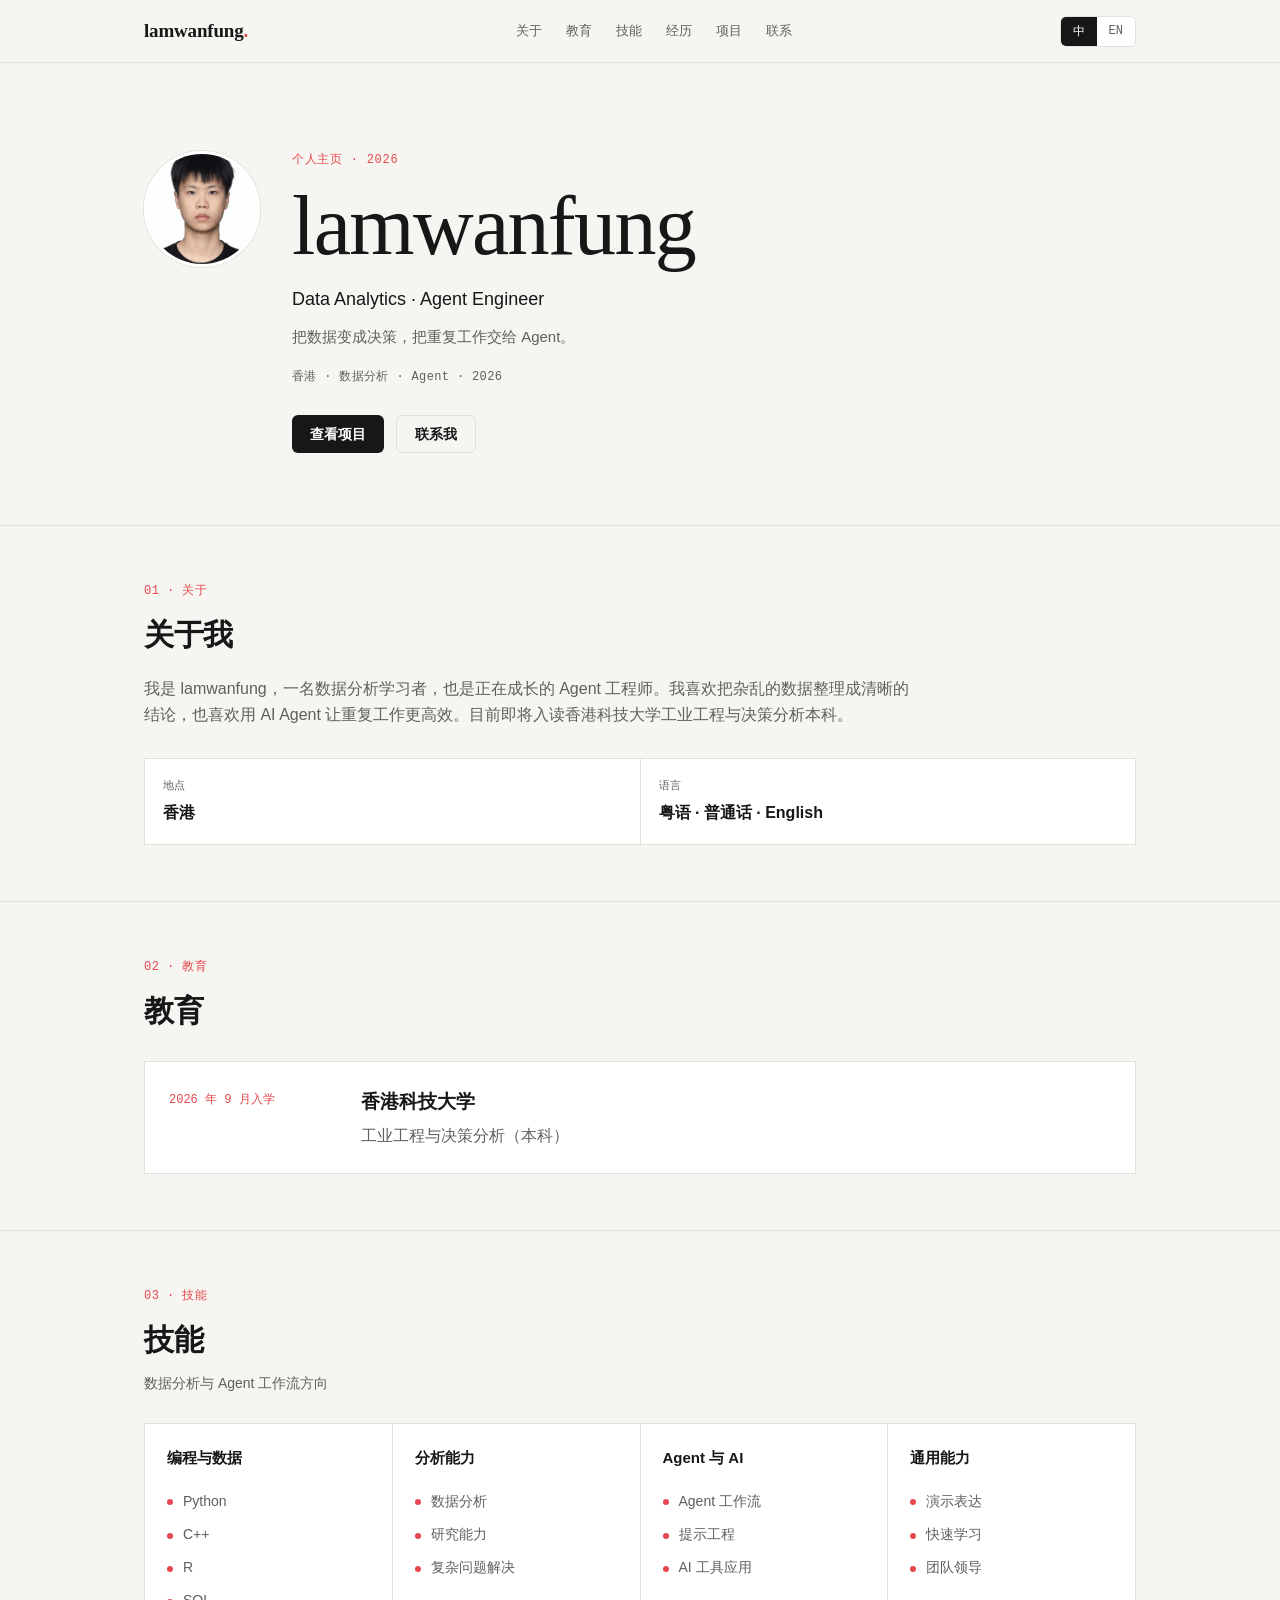
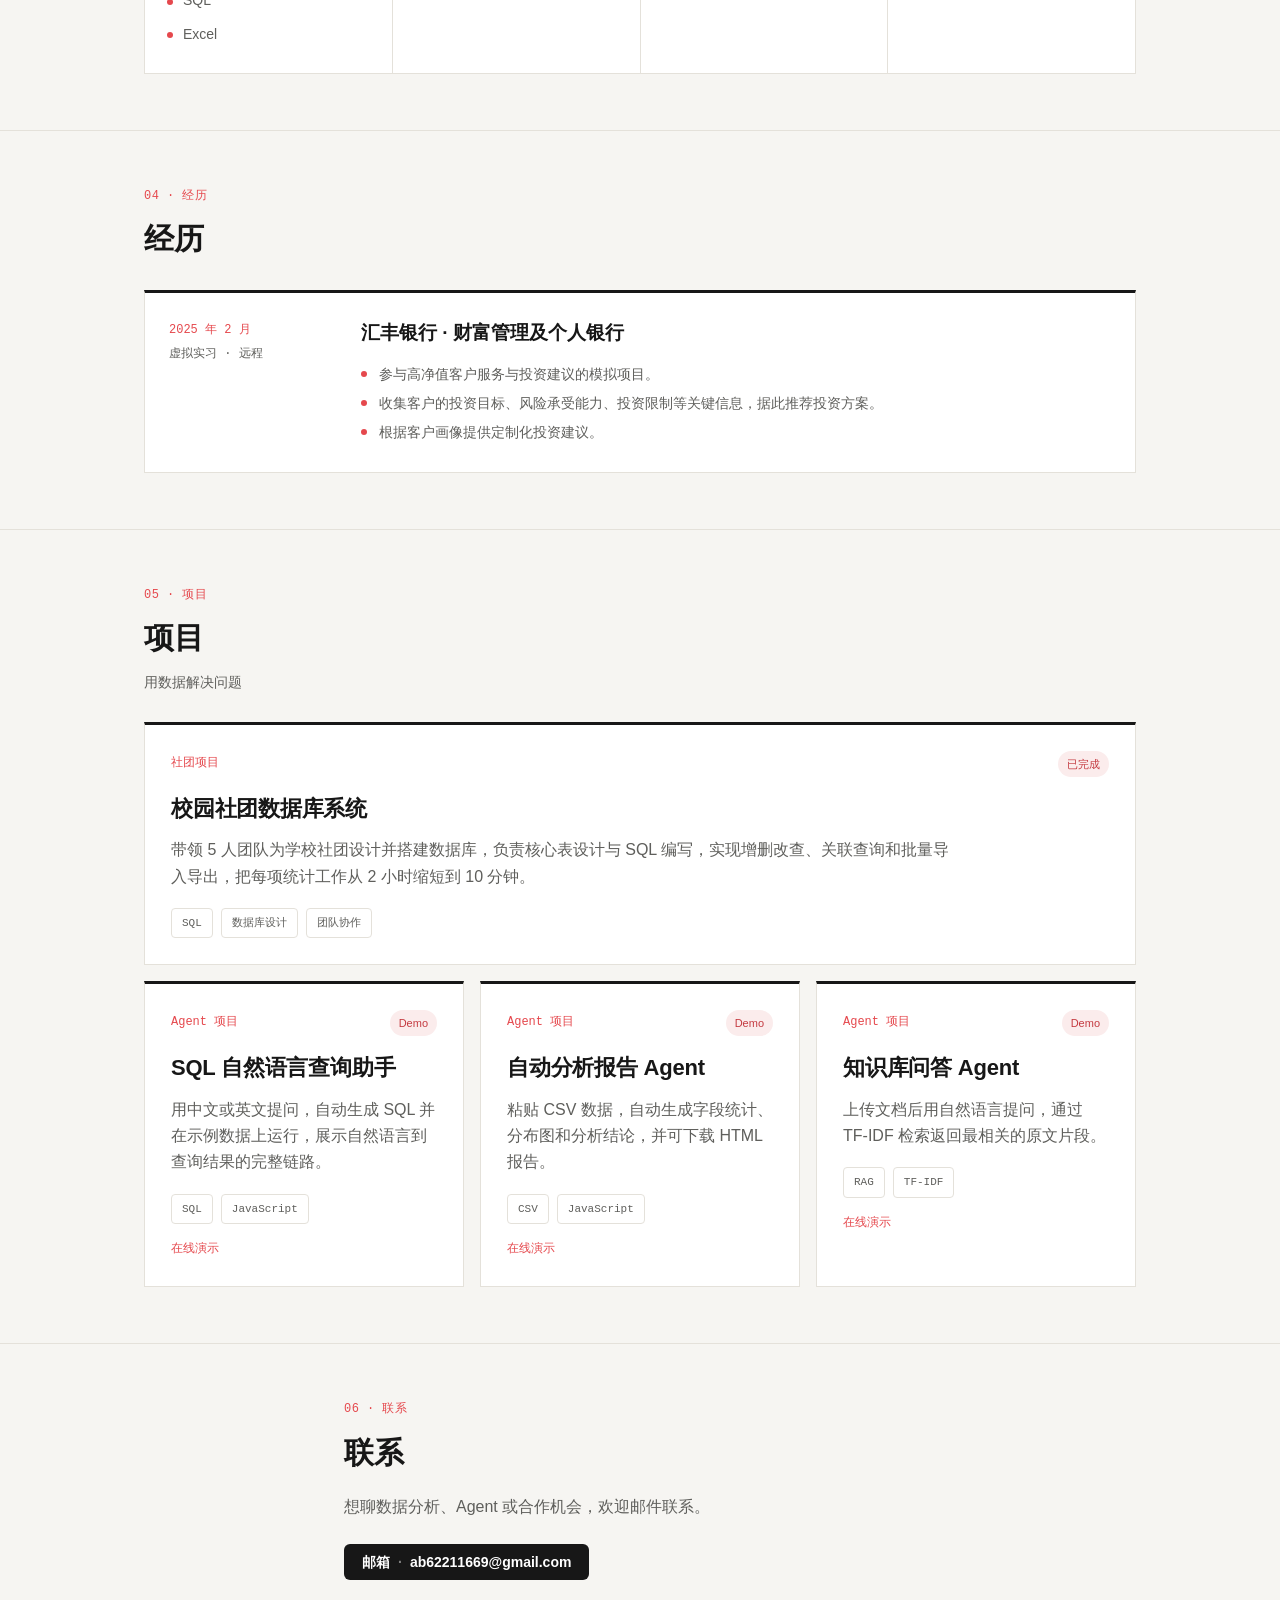
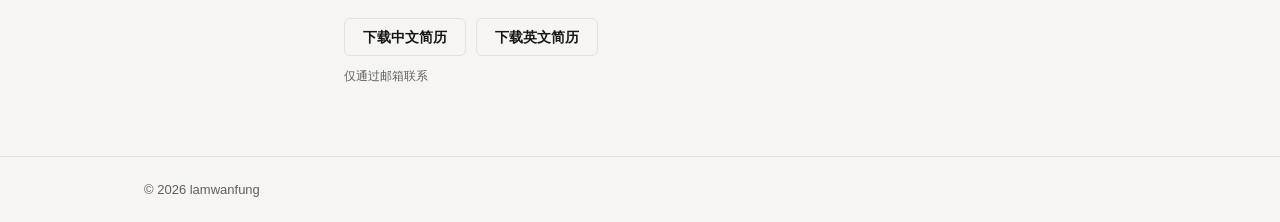
==== index.html @ c1668e7a "Initial commit" ====
<!doctype html>
<html lang="zh">
<head>
  <meta charset="utf-8">
  <meta name="viewport" content="width=device-width, initial-scale=1">
  <title>lamwanfung — Data Analytics · Agent Engineer</title>
  <meta name="description" content="lamwanfung personal portfolio: data analytics and agent engineer.">
  <link rel="stylesheet" href="style.css">
</head>
<body>
  <header class="site-header">
    <div class="container header-inner">
      <a class="brand" href="#top">lamwanfung<span class="brand-dot">.</span></a>
      <nav class="nav" aria-label="Primary">
        <a href="#about" data-i18n="nav.about">关于</a>
        <a href="#education" data-i18n="nav.education">教育</a>
        <a href="#skills" data-i18n="nav.skills">技能</a>
        <a href="#experience" data-i18n="nav.experience">经历</a>
        <a href="#projects" data-i18n="nav.projects">项目</a>
        <a href="#contact" data-i18n="nav.contact">联系</a>
      </nav>
      <div class="header-actions">
        <div class="lang-switch" role="group" aria-label="Language">
          <button type="button" data-lang="zh" class="active">中</button>
          <button type="button" data-lang="en">EN</button>
        </div>
        <button class="menu-toggle" type="button" aria-label="Menu" aria-expanded="false">
          <span></span><span></span><span></span>
        </button>
      </div>
    </div>
  </header>

  <main id="top">
    <section class="hero">
      <div class="container hero-inner">
        <img class="avatar" src="avatar.jpg" alt="lamwanfung portrait" width="112" height="112">
        <div class="hero-text">
          <p class="eyebrow" data-i18n="hero.eyebrow">个人主页 · 2026</p>
          <h1>lamwanfung</h1>
          <p class="role" data-i18n="hero.role">Data Analytics · Agent Engineer</p>
          <p class="tagline" data-i18n="hero.tagline">把数据变成决策，把重复工作交给 Agent。</p>
          <p class="status" data-i18n="hero.status">香港 · 数据分析 · Agent · 2026</p>
          <div class="hero-actions">
            <a class="btn btn-primary" href="#projects" data-i18n="hero.view">查看项目</a>
            <a class="btn btn-secondary" href="mailto:ab62211669@gmail.com" data-i18n="hero.contact">联系我</a>
          </div>
        </div>
      </div>
    </section>

    <section id="about" class="section">
      <div class="container">
        <p class="kicker" data-i18n="about.kicker">01 · 关于</p>
        <h2 class="section-title" data-i18n="about.title">关于我</h2>
        <p class="lead" data-i18n="about.lead">我是 lamwanfung，一名数据分析学习者，也是正在成长的 Agent 工程师。我喜欢把杂乱的数据整理成清晰的结论，也喜欢用 AI Agent 让重复工作更高效。目前即将入读香港科技大学工业工程与决策分析本科。</p>
        <div class="meta-grid">
          <div class="meta-item">
            <span class="meta-label" data-i18n="about.locationLabel">地点</span>
            <span data-i18n="about.location">香港</span>
          </div>
          <div class="meta-item">
            <span class="meta-label" data-i18n="about.languagesLabel">语言</span>
            <span data-i18n="about.languages">粤语 · 普通话 · English</span>
          </div>
        </div>
      </div>
    </section>

    <section id="education" class="section">
      <div class="container">
        <p class="kicker" data-i18n="education.kicker">02 · 教育</p>
        <h2 class="section-title" data-i18n="education.title">教育</h2>
        <div class="education-card">
          <div class="education-date" data-i18n="education.date">2026 年 9 月入学</div>
          <div class="education-main">
            <h3 data-i18n="education.school">香港科技大学</h3>
            <p data-i18n="education.degree">工业工程与决策分析（本科）</p>
          </div>
        </div>
      </div>
    </section>

    <section id="skills" class="section band">
      <div class="container">
        <p class="kicker" data-i18n="skills.kicker">03 · 技能</p>
        <h2 class="section-title" data-i18n="skills.title">技能</h2>
        <p class="section-subtitle" data-i18n="skills.subtitle">数据分析与 Agent 工作流方向</p>
        <div class="skills-grid">
          <div class="skill-card">
            <h3 data-i18n="skills.group1">编程与数据</h3>
            <ul class="skill-list">
              <li>Python</li>
              <li>C++</li>
              <li>R</li>
              <li>SQL</li>
              <li>Excel</li>
            </ul>
          </div>
          <div class="skill-card">
            <h3 data-i18n="skills.group2">分析能力</h3>
            <ul class="skill-list">
              <li data-i18n="skills.analytics">数据分析</li>
              <li data-i18n="skills.research">研究能力</li>
              <li data-i18n="skills.problem">复杂问题解决</li>
            </ul>
          </div>
          <div class="skill-card">
            <h3 data-i18n="skills.group3">Agent 与 AI</h3>
            <ul class="skill-list">
              <li data-i18n="skills.agent">Agent 工作流</li>
              <li data-i18n="skills.prompting">提示工程</li>
              <li data-i18n="skills.aitools">AI 工具应用</li>
            </ul>
          </div>
          <div class="skill-card">
            <h3 data-i18n="skills.group4">通用能力</h3>
            <ul class="skill-list">
              <li data-i18n="skills.present">演示表达</li>
              <li data-i18n="skills.fast">快速学习</li>
              <li data-i18n="skills.lead">团队领导</li>
            </ul>
          </div>
        </div>
      </div>
    </section>

    <section id="experience" class="section">
      <div class="container">
        <p class="kicker" data-i18n="experience.kicker">04 · 经历</p>
        <h2 class="section-title" data-i18n="experience.title">经历</h2>
        <div class="experience-item">
          <div class="experience-meta">
            <span class="experience-date" data-i18n="experience.p1.date">2025 年 2 月</span>
            <span class="experience-type" data-i18n="experience.p1.type">虚拟实习 · 远程</span>
          </div>
          <div class="experience-main">
            <h3 data-i18n="experience.p1.company">汇丰银行 · 财富管理及个人银行</h3>
            <ul class="experience-list">
              <li data-i18n="experience.p1.b1">参与高净值客户服务与投资建议的模拟项目。</li>
              <li data-i18n="experience.p1.b2">收集客户的投资目标、风险承受能力、投资限制等关键信息，据此推荐投资方案。</li>
              <li data-i18n="experience.p1.b3">根据客户画像提供定制化投资建议。</li>
            </ul>
          </div>
        </div>
      </div>
    </section>

    <section id="projects" class="section">
      <div class="container">
        <p class="kicker" data-i18n="projects.kicker">05 · 项目</p>
        <h2 class="section-title" data-i18n="projects.title">项目</h2>
        <p class="section-subtitle" data-i18n="projects.subtitle">用数据解决问题</p>
        <div class="project-card">
          <div class="project-head">
            <span class="project-tag" data-i18n="projects.p1.tag">社团项目</span>
            <span class="project-badge" data-i18n="projects.p1.badge">已完成</span>
          </div>
          <h3 data-i18n="projects.p1.title">校园社团数据库系统</h3>
          <p data-i18n="projects.p1.desc">带领 5 人团队为学校社团设计并搭建数据库，负责核心表设计与 SQL 编写，实现增删改查、关联查询和批量导入导出，把每项统计工作从 2 小时缩短到 10 分钟。</p>
          <div class="tech-list">
            <span>SQL</span>
            <span data-i18n="projects.p1.tech1">数据库设计</span>
            <span data-i18n="projects.p1.tech2">团队协作</span>
          </div>
        </div>
        <div class="projects-grid">
          <article class="project-card">
            <div class="project-head">
              <span class="project-tag" data-i18n="projects.agent">Agent 项目</span>
              <span class="project-badge">Demo</span>
            </div>
            <h3 data-i18n="projects.p2.title">SQL 自然语言查询助手</h3>
            <p data-i18n="projects.p2.desc">用中文或英文提问，自动生成 SQL 并在示例数据上运行，展示自然语言到查询结果的完整链路。</p>
            <div class="tech-list">
              <span>SQL</span>
              <span>JavaScript</span>
            </div>
            <a class="project-link" href="projects/sql-assistant.html" target="_blank" rel="noopener" data-i18n="projects.demo">在线演示</a>
          </article>

          <article class="project-card">
            <div class="project-head">
              <span class="project-tag" data-i18n="projects.agent">Agent 项目</span>
              <span class="project-badge">Demo</span>
            </div>
            <h3 data-i18n="projects.p3.title">自动分析报告 Agent</h3>
            <p data-i18n="projects.p3.desc">粘贴 CSV 数据，自动生成字段统计、分布图和分析结论，并可下载 HTML 报告。</p>
            <div class="tech-list">
              <span>CSV</span>
              <span>JavaScript</span>
            </div>
            <a class="project-link" href="projects/report-agent.html" target="_blank" rel="noopener" data-i18n="projects.demo">在线演示</a>
          </article>

          <article class="project-card">
            <div class="project-head">
              <span class="project-tag" data-i18n="projects.agent">Agent 项目</span>
              <span class="project-badge">Demo</span>
            </div>
            <h3 data-i18n="projects.p4.title">知识库问答 Agent</h3>
            <p data-i18n="projects.p4.desc">上传文档后用自然语言提问，通过 TF-IDF 检索返回最相关的原文片段。</p>
            <div class="tech-list">
              <span>RAG</span>
              <span>TF-IDF</span>
            </div>
            <a class="project-link" href="projects/rag-qa.html" target="_blank" rel="noopener" data-i18n="projects.demo">在线演示</a>
          </article>
        </div>
      </div>
    </section>

    <section id="contact" class="section">
      <div class="container contact-inner">
        <p class="kicker" data-i18n="contact.kicker">06 · 联系</p>
        <h2 class="section-title" data-i18n="contact.title">联系</h2>
        <p class="lead" data-i18n="contact.lead">想聊数据分析、Agent 或合作机会，欢迎邮件联系。</p>
        <a class="btn btn-primary" href="mailto:ab62211669@gmail.com">
          <span data-i18n="contact.emailLabel">邮箱</span>
          <span class="btn-sep">·</span>
          <span>ab62211669@gmail.com</span>
        </a>
        <div class="resume-links">
          <a class="btn btn-secondary" href="resume_cn.docx" download data-i18n="contact.resumeCn">下载中文简历</a>
          <a class="btn btn-secondary" href="resume_en.docx" download data-i18n="contact.resumeEn">下载英文简历</a>
        </div>
        <p class="contact-note" data-i18n="contact.note">仅通过邮箱联系</p>
      </div>
    </section>
  </main>

  <footer class="site-footer">
    <div class="container">
      <p data-i18n="footer.rights">© 2026 lamwanfung</p>
    </div>
  </footer>

  <script src="script.js"></script>
</body>
</html>
---- style.css ----
:root {
  --bg: #f6f5f2;
  --surface: #ffffff;
  --ink: #171717;
  --muted: #5f5f5c;
  --line: #e4e1da;
  --accent: #e5484d;
  --accent-strong: #c43a40;
  --accent-soft: #fbecec;
  --mono: "SF Mono", "Cascadia Code", "JetBrains Mono", Consolas,
    "Liberation Mono", monospace;
  --serif: Georgia, "Times New Roman", "Songti SC", "SimSun", serif;
  --sans: -apple-system, BlinkMacSystemFont, "Segoe UI", "PingFang SC",
    "Microsoft YaHei", "Noto Sans CJK SC", sans-serif;
}

* {
  box-sizing: border-box;
}

html {
  scroll-behavior: smooth;
}

body {
  margin: 0;
  font-family: var(--sans);
  color: var(--ink);
  background: var(--bg);
  line-height: 1.65;
  letter-spacing: 0;
  -webkit-font-smoothing: antialiased;
}

a {
  color: inherit;
  text-decoration: none;
}

.container {
  width: 100%;
  max-width: 1040px;
  margin: 0 auto;
  padding: 0 24px;
}

.site-header {
  position: sticky;
  top: 0;
  z-index: 20;
  background: rgba(246, 245, 242, 0.88);
  border-bottom: 1px solid var(--line);
  backdrop-filter: blur(12px);
}

.header-inner {
  display: flex;
  align-items: center;
  justify-content: space-between;
  height: 62px;
  gap: 16px;
}

.brand {
  font-family: var(--serif);
  font-weight: 700;
  font-size: 19px;
  white-space: nowrap;
  letter-spacing: -0.01em;
}

.brand-dot {
  color: var(--accent);
}

.nav {
  display: flex;
  align-items: center;
  gap: 24px;
  font-size: 13px;
  color: var(--muted);
}

.nav a {
  transition: color 0.15s ease;
}

.nav a:hover {
  color: var(--ink);
}

.lang-switch {
  display: inline-flex;
  border: 1px solid var(--line);
  border-radius: 6px;
  overflow: hidden;
  background: var(--surface);
}

.lang-switch button {
  border: 0;
  background: transparent;
  padding: 6px 12px;
  font-family: var(--mono);
  font-size: 12px;
  cursor: pointer;
  color: var(--muted);
  transition: background 0.15s ease, color 0.15s ease;
}

.lang-switch button.active {
  background: var(--ink);
  color: #ffffff;
}

.header-actions {
  display: flex;
  align-items: center;
  gap: 10px;
}

.menu-toggle {
  display: none;
  width: 38px;
  height: 38px;
  align-items: center;
  justify-content: center;
  flex-direction: column;
  gap: 5px;
  border: 1px solid var(--line);
  border-radius: 6px;
  background: var(--surface);
  cursor: pointer;
}

.menu-toggle span {
  display: block;
  width: 16px;
  height: 2px;
  background: var(--ink);
}

.hero {
  padding: 88px 0 72px;
}

.hero-inner {
  display: grid;
  grid-template-columns: 116px minmax(0, 1fr);
  gap: 32px;
  align-items: start;
}

.avatar {
  width: 116px;
  height: 116px;
  border-radius: 50%;
  object-fit: cover;
  border: 3px solid var(--surface);
  box-shadow: 0 0 0 1px var(--line);
}

.eyebrow,
.kicker,
.status,
.project-tag,
.tech-list span {
  font-family: var(--mono);
}

.eyebrow {
  margin: 0 0 14px;
  font-size: 12px;
  color: var(--accent);
  text-transform: uppercase;
  letter-spacing: 0.06em;
}

h1 {
  margin: 0;
  font-family: var(--serif);
  font-size: clamp(44px, 8vw, 84px);
  line-height: 0.98;
  font-weight: 400;
  overflow-wrap: anywhere;
  letter-spacing: -0.02em;
}

.role {
  margin: 18px 0 0;
  font-size: 18px;
  font-weight: 500;
  color: var(--ink);
}

.tagline {
  margin: 10px 0 0;
  max-width: 620px;
  color: var(--muted);
  font-size: 15px;
}

.status {
  margin: 18px 0 0;
  font-size: 12px;
  color: var(--muted);
  letter-spacing: 0.03em;
}

.hero-actions {
  display: flex;
  flex-wrap: wrap;
  gap: 12px;
  margin-top: 28px;
}

.btn {
  display: inline-flex;
  align-items: center;
  justify-content: center;
  gap: 8px;
  padding: 11px 18px;
  border-radius: 6px;
  font-size: 14px;
  font-weight: 600;
  line-height: 1;
  transition: background 0.15s ease, border-color 0.15s ease, color 0.15s ease;
}

.btn-primary {
  background: var(--ink);
  color: #ffffff;
}

.btn-primary:hover {
  background: #000000;
}

.btn-secondary {
  border: 1px solid var(--line);
  color: var(--ink);
  background: transparent;
}

.btn-secondary:hover {
  border-color: var(--ink);
}

.btn-sep {
  opacity: 0.45;
}

.section {
  padding: 56px 0;
  border-top: 1px solid var(--line);
}

.kicker {
  margin: 0 0 8px;
  font-size: 12px;
  color: var(--accent);
  letter-spacing: 0.04em;
}

.section-title {
  margin: 0;
  font-size: 30px;
  font-weight: 650;
  letter-spacing: -0.01em;
}

.section-subtitle {
  margin: 8px 0 28px;
  color: var(--muted);
  font-size: 14px;
}

.lead {
  margin: 16px 0 0;
  max-width: 780px;
  color: var(--muted);
}

.meta-grid {
  display: grid;
  grid-template-columns: repeat(2, minmax(0, 1fr));
  gap: 1px;
  background: var(--line);
  border: 1px solid var(--line);
  margin-top: 30px;
}

.meta-item {
  display: flex;
  flex-direction: column;
  gap: 4px;
  padding: 18px;
  background: var(--surface);
}

.meta-label {
  font-family: var(--mono);
  font-size: 11px;
  color: var(--muted);
  letter-spacing: 0.04em;
  text-transform: uppercase;
}

.meta-item span:last-child {
  font-weight: 600;
}

.skills-grid {
  display: grid;
  grid-template-columns: repeat(4, minmax(0, 1fr));
  gap: 1px;
  background: var(--line);
  border: 1px solid var(--line);
}

.skill-card {
  padding: 22px;
  background: var(--surface);
}

.skill-card h3 {
  margin: 0 0 14px;
  font-size: 15px;
  font-weight: 650;
}

.skill-list {
  margin: 0;
  padding: 0;
  list-style: none;
}

.skill-list li {
  padding: 5px 0;
  color: var(--muted);
  font-size: 14px;
}

.skill-list li::before {
  content: "";
  display: inline-block;
  width: 6px;
  height: 6px;
  margin-right: 10px;
  border-radius: 50%;
  background: var(--accent);
  vertical-align: middle;
}

.project-card {
  padding: 26px;
  background: var(--surface);
  border: 1px solid var(--line);
  border-top: 3px solid var(--ink);
  margin-bottom: 16px;
}

.projects-grid {
  display: grid;
  grid-template-columns: repeat(3, minmax(0, 1fr));
  gap: 16px;
  margin-top: 0;
}

.projects-grid .project-card {
  margin-bottom: 0;
}

.project-head {
  display: flex;
  align-items: center;
  justify-content: space-between;
  gap: 12px;
  margin-bottom: 14px;
}

.project-tag {
  font-size: 12px;
  color: var(--accent);
}

.project-badge {
  font-size: 11px;
  padding: 4px 9px;
  border-radius: 999px;
  background: var(--accent-soft);
  color: var(--accent-strong);
}

.project-card h3 {
  margin: 0 0 10px;
  font-size: 22px;
  font-weight: 650;
  letter-spacing: -0.01em;
}

.project-card p {
  margin: 0;
  color: var(--muted);
  max-width: 780px;
}

.tech-list {
  display: flex;
  flex-wrap: wrap;
  gap: 8px;
  margin-top: 18px;
}

.tech-list span {
  font-size: 11px;
  color: var(--muted);
  border: 1px solid var(--line);
  padding: 5px 10px;
  border-radius: 4px;
}

.project-note {
  margin-top: 16px;
  font-family: var(--mono);
  font-size: 12px;
  color: var(--muted);
}

.project-link {
  display: inline-block;
  margin-top: 16px;
  font-family: var(--mono);
  font-size: 12px;
  color: var(--accent);
  text-decoration: none;
}

.project-link:hover {
  color: var(--accent-strong);
}

.education-card {
  display: flex;
  gap: 22px;
  align-items: flex-start;
  margin-top: 26px;
  padding: 24px;
  background: var(--surface);
  border: 1px solid var(--line);
}

.education-date {
  flex-shrink: 0;
  min-width: 170px;
  font-family: var(--mono);
  font-size: 12px;
  color: var(--accent);
  padding-top: 5px;
}

.education-main h3 {
  margin: 0;
  font-size: 19px;
  font-weight: 650;
}

.education-main p {
  margin: 5px 0 0;
  color: var(--muted);
}

.experience-item {
  display: flex;
  gap: 22px;
  align-items: flex-start;
  margin-top: 26px;
  padding: 24px;
  background: var(--surface);
  border: 1px solid var(--line);
  border-top: 3px solid var(--ink);
}

.experience-meta {
  flex-shrink: 0;
  min-width: 170px;
  display: flex;
  flex-direction: column;
  gap: 4px;
  padding-top: 4px;
}

.experience-date,
.experience-type {
  font-family: var(--mono);
  font-size: 12px;
}

.experience-date {
  color: var(--accent);
}

.experience-type {
  color: var(--muted);
}

.experience-main h3 {
  margin: 0;
  font-size: 19px;
  font-weight: 650;
}

.experience-list {
  margin: 12px 0 0;
  padding: 0;
  list-style: none;
}

.experience-list li {
  position: relative;
  padding: 3px 0 3px 18px;
  color: var(--muted);
  font-size: 14px;
}

.experience-list li::before {
  content: "";
  position: absolute;
  left: 0;
  top: 11px;
  width: 6px;
  height: 6px;
  border-radius: 50%;
  background: var(--accent);
}

.contact-inner {
  text-align: left;
  max-width: 640px;
}

.contact-inner .lead {
  margin-left: 0;
  margin-right: 0;
}

.contact-inner .btn {
  margin-top: 24px;
}

.resume-links {
  display: flex;
  flex-wrap: wrap;
  gap: 10px;
  margin-top: 14px;
}

.contact-note {
  margin-top: 12px;
  font-family: var(--mono);
  font-size: 12px;
  color: var(--muted);
}

.site-footer {
  border-top: 1px solid var(--line);
  padding: 22px 0;
  color: var(--muted);
  font-size: 13px;
}

.site-footer p {
  margin: 0;
}

@media (max-width: 760px) {
  .header-inner {
    height: 58px;
  }

  .menu-toggle {
    display: inline-flex;
  }

  .nav {
    display: none;
    position: absolute;
    top: 58px;
    left: 0;
    right: 0;
    flex-direction: column;
    align-items: stretch;
    gap: 14px;
    padding: 14px 24px 18px;
    background: var(--bg);
    border-bottom: 1px solid var(--line);
  }

  .header-inner.nav-open .nav {
    display: flex;
  }

  .hero {
    padding: 52px 0 56px;
  }

  .hero-inner {
    grid-template-columns: 1fr;
    gap: 22px;
  }

  .avatar {
    width: 96px;
    height: 96px;
  }

  .meta-grid,
  .skills-grid,
  .projects-grid {
    grid-template-columns: 1fr;
  }

  .education-card {
    flex-direction: column;
    gap: 10px;
  }

  .experience-item {
    flex-direction: column;
    gap: 10px;
  }

  .education-date {
    min-width: 0;
  }

  .experience-meta {
    min-width: 0;
  }
}

@media (max-width: 520px) {
  .skills-grid {
    grid-template-columns: 1fr 1fr;
  }
}
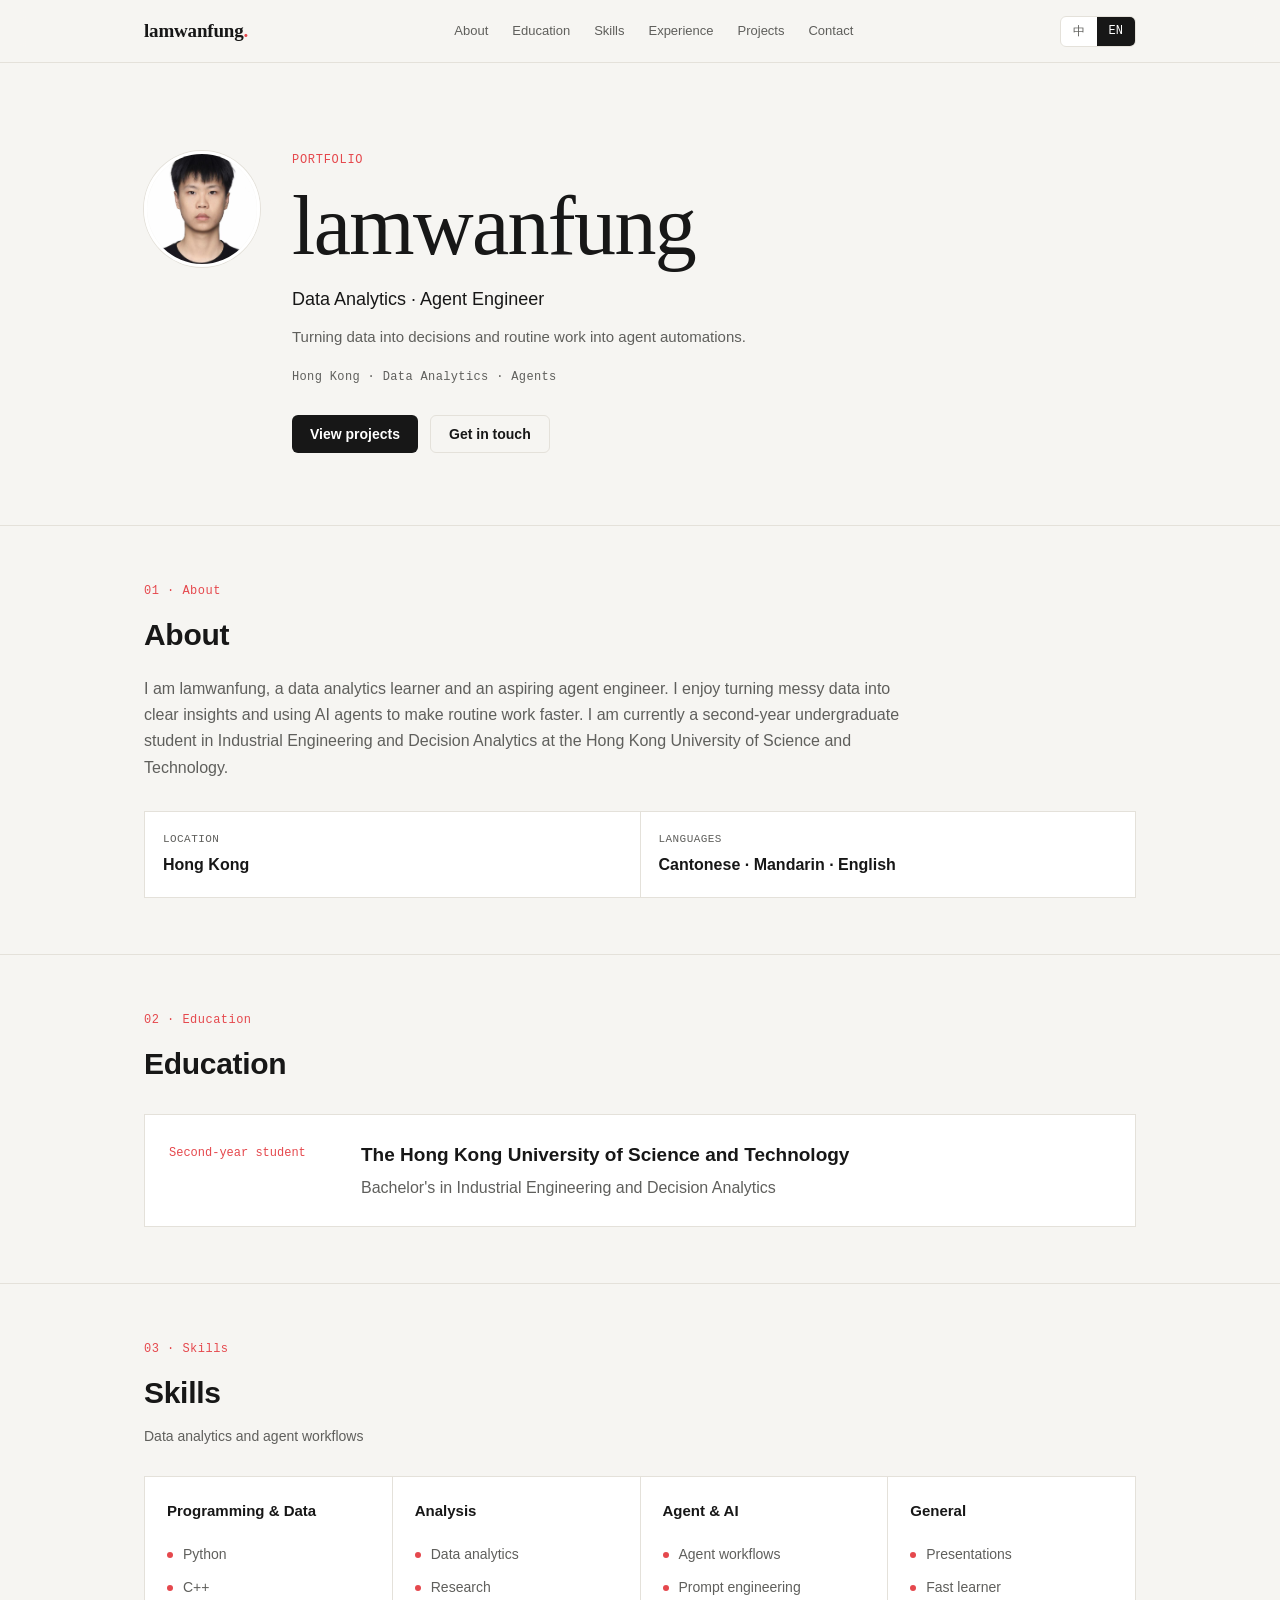
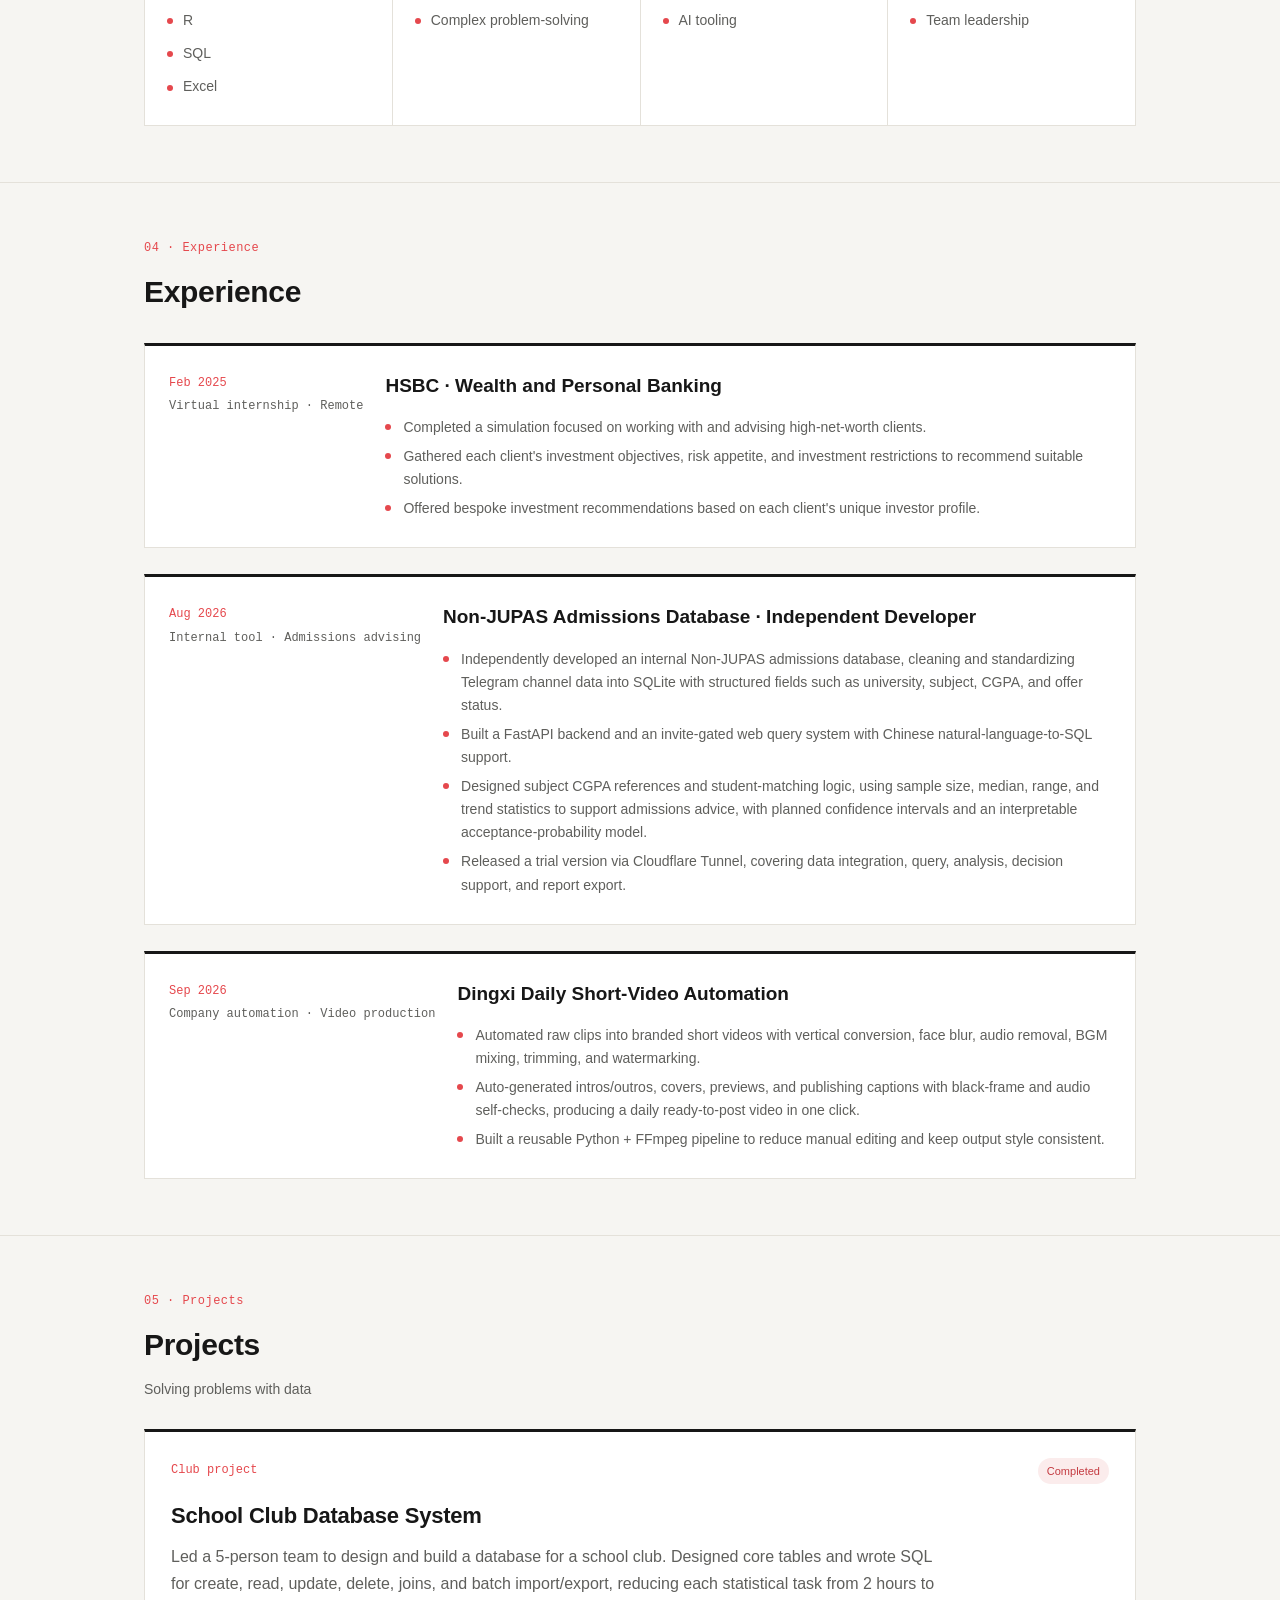
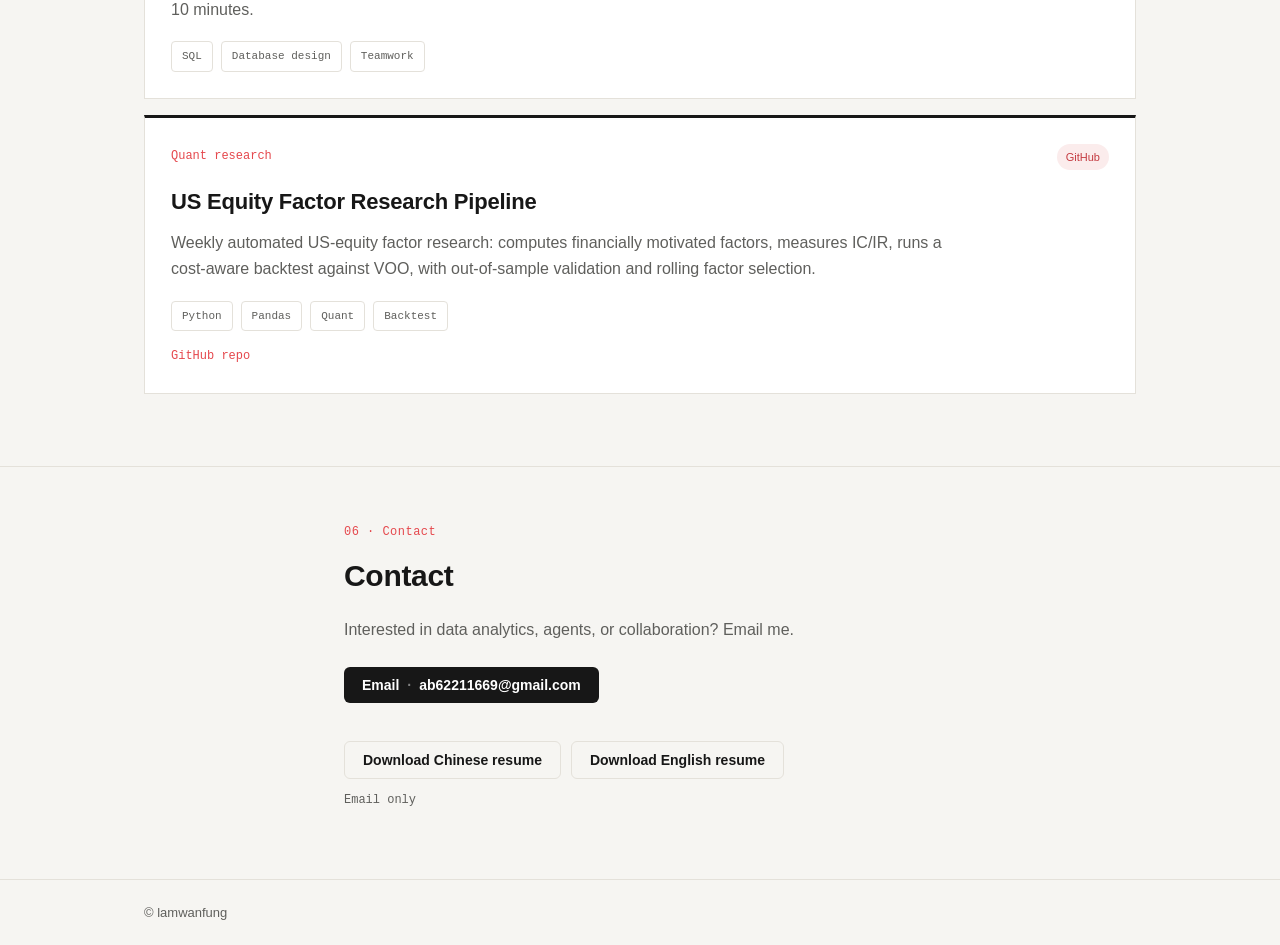
==== commit 364525f3: "Update portfolio site content" ====
--- a/index.html
+++ b/index.html
@@ -1,5 +1,5 @@
 <!doctype html>
-<html lang="zh">
+<html lang="en">
 <head>
   <meta charset="utf-8">
   <meta name="viewport" content="width=device-width, initial-scale=1">
@@ -21,8 +21,8 @@
       </nav>
       <div class="header-actions">
         <div class="lang-switch" role="group" aria-label="Language">
-          <button type="button" data-lang="zh" class="active">中</button>
-          <button type="button" data-lang="en">EN</button>
+          <button type="button" data-lang="zh">中</button>
+          <button type="button" data-lang="en" class="active">EN</button>
         </div>
         <button class="menu-toggle" type="button" aria-label="Menu" aria-expanded="false">
           <span></span><span></span><span></span>
@@ -36,11 +36,11 @@
       <div class="container hero-inner">
         <img class="avatar" src="avatar.jpg" alt="lamwanfung portrait" width="112" height="112">
         <div class="hero-text">
-          <p class="eyebrow" data-i18n="hero.eyebrow">个人主页 · 2026</p>
+          <p class="eyebrow" data-i18n="hero.eyebrow">个人主页</p>
           <h1>lamwanfung</h1>
           <p class="role" data-i18n="hero.role">Data Analytics · Agent Engineer</p>
           <p class="tagline" data-i18n="hero.tagline">把数据变成决策，把重复工作交给 Agent。</p>
-          <p class="status" data-i18n="hero.status">香港 · 数据分析 · Agent · 2026</p>
+          <p class="status" data-i18n="hero.status">香港 · 数据分析 · Agent</p>
           <div class="hero-actions">
             <a class="btn btn-primary" href="#projects" data-i18n="hero.view">查看项目</a>
             <a class="btn btn-secondary" href="mailto:ab62211669@gmail.com" data-i18n="hero.contact">联系我</a>
@@ -53,7 +53,7 @@
       <div class="container">
         <p class="kicker" data-i18n="about.kicker">01 · 关于</p>
         <h2 class="section-title" data-i18n="about.title">关于我</h2>
-        <p class="lead" data-i18n="about.lead">我是 lamwanfung，一名数据分析学习者，也是正在成长的 Agent 工程师。我喜欢把杂乱的数据整理成清晰的结论，也喜欢用 AI Agent 让重复工作更高效。目前即将入读香港科技大学工业工程与决策分析本科。</p>
+        <p class="lead" data-i18n="about.lead">我是 lamwanfung，一名数据分析学习者，也是正在成长的 Agent 工程师。我喜欢把杂乱的数据整理成清晰的结论，也喜欢用 AI Agent 让重复工作更高效。目前是香港科技大学工业工程与决策分析本科的大二学生。</p>
         <div class="meta-grid">
           <div class="meta-item">
             <span class="meta-label" data-i18n="about.locationLabel">地点</span>
@@ -72,7 +72,7 @@
         <p class="kicker" data-i18n="education.kicker">02 · 教育</p>
         <h2 class="section-title" data-i18n="education.title">教育</h2>
         <div class="education-card">
-          <div class="education-date" data-i18n="education.date">2026 年 9 月入学</div>
+          <div class="education-date" data-i18n="education.date">大二在读</div>
           <div class="education-main">
             <h3 data-i18n="education.school">香港科技大学</h3>
             <p data-i18n="education.degree">工业工程与决策分析（本科）</p>
@@ -140,6 +140,35 @@
               <li data-i18n="experience.p1.b1">参与高净值客户服务与投资建议的模拟项目。</li>
               <li data-i18n="experience.p1.b2">收集客户的投资目标、风险承受能力、投资限制等关键信息，据此推荐投资方案。</li>
               <li data-i18n="experience.p1.b3">根据客户画像提供定制化投资建议。</li>
+            </ul>
+          </div>
+        </div>
+        <div class="experience-item">
+          <div class="experience-meta">
+            <span class="experience-date" data-i18n="experience.p2.date">2026 年 8 月</span>
+            <span class="experience-type" data-i18n="experience.p2.type">公司内部工具 · 升学建议</span>
+          </div>
+          <div class="experience-main">
+            <h3 data-i18n="experience.p2.company">Non-JUPAS 升学数据库 · 独立开发</h3>
+            <ul class="experience-list">
+              <li data-i18n="experience.p2.b1">独立开发公司内部 Non-JUPAS 升学数据库，清洗并标准化 Telegram 频道数据，导入 SQLite，提取大学、学科、CGPA、Offer 状态等结构化字段。</li>
+              <li data-i18n="experience.p2.b2">用 FastAPI 搭建后端和带邀请码权限的网页查询系统，支持中文自然语言转 SQL 与数据查询。</li>
+              <li data-i18n="experience.p2.b3">设计学科 CGPA 参考和学生匹配逻辑，用样本量、中位数、范围和趋势等统计口径辅助升学建议，并规划置信区间与可解释录取概率模型。</li>
+              <li data-i18n="experience.p2.b4">通过 Cloudflare 隧道发布试用版，覆盖数据整合、查询分析、决策建议和报告导出的完整流程。</li>
+            </ul>
+          </div>
+        </div>
+        <div class="experience-item">
+          <div class="experience-meta">
+            <span class="experience-date" data-i18n="experience.p3.date">2026 年 9 月</span>
+            <span class="experience-type" data-i18n="experience.p3.type">公司自动化 · 视频生产</span>
+          </div>
+          <div class="experience-main">
+            <h3 data-i18n="experience.p3.company">鼎熙官号每日短视频自动化</h3>
+            <ul class="experience-list">
+              <li data-i18n="experience.p3.b1">把原始素材自动处理成品牌短视频，支持竖屏转换、人脸马赛克、静音、BGM 混音、掐头尾和水印。</li>
+              <li data-i18n="experience.p3.b2">自动生成片头片尾、封面、预览和发布文案，并做黑屏、模糊、音轨自检，每天一键出片。</li>
+              <li data-i18n="experience.p3.b3">用 Python 和 FFmpeg 搭建可复用流水线，减少重复人工剪辑，保证成片风格统一。</li>
             </ul>
           </div>
         </div>
@@ -164,48 +193,20 @@
             <span data-i18n="projects.p1.tech2">团队协作</span>
           </div>
         </div>
-        <div class="projects-grid">
-          <article class="project-card">
-            <div class="project-head">
-              <span class="project-tag" data-i18n="projects.agent">Agent 项目</span>
-              <span class="project-badge">Demo</span>
-            </div>
-            <h3 data-i18n="projects.p2.title">SQL 自然语言查询助手</h3>
-            <p data-i18n="projects.p2.desc">用中文或英文提问，自动生成 SQL 并在示例数据上运行，展示自然语言到查询结果的完整链路。</p>
-            <div class="tech-list">
-              <span>SQL</span>
-              <span>JavaScript</span>
-            </div>
-            <a class="project-link" href="projects/sql-assistant.html" target="_blank" rel="noopener" data-i18n="projects.demo">在线演示</a>
-          </article>
-
-          <article class="project-card">
-            <div class="project-head">
-              <span class="project-tag" data-i18n="projects.agent">Agent 项目</span>
-              <span class="project-badge">Demo</span>
-            </div>
-            <h3 data-i18n="projects.p3.title">自动分析报告 Agent</h3>
-            <p data-i18n="projects.p3.desc">粘贴 CSV 数据，自动生成字段统计、分布图和分析结论，并可下载 HTML 报告。</p>
-            <div class="tech-list">
-              <span>CSV</span>
-              <span>JavaScript</span>
-            </div>
-            <a class="project-link" href="projects/report-agent.html" target="_blank" rel="noopener" data-i18n="projects.demo">在线演示</a>
-          </article>
-
-          <article class="project-card">
-            <div class="project-head">
-              <span class="project-tag" data-i18n="projects.agent">Agent 项目</span>
-              <span class="project-badge">Demo</span>
-            </div>
-            <h3 data-i18n="projects.p4.title">知识库问答 Agent</h3>
-            <p data-i18n="projects.p4.desc">上传文档后用自然语言提问，通过 TF-IDF 检索返回最相关的原文片段。</p>
-            <div class="tech-list">
-              <span>RAG</span>
-              <span>TF-IDF</span>
-            </div>
-            <a class="project-link" href="projects/rag-qa.html" target="_blank" rel="noopener" data-i18n="projects.demo">在线演示</a>
-          </article>
+        <div class="project-card">
+          <div class="project-head">
+            <span class="project-tag" data-i18n="projects.p5.tag">量化研究</span>
+            <span class="project-badge">GitHub</span>
+          </div>
+          <h3 data-i18n="projects.p5.title">美股因子研究流水线</h3>
+          <p data-i18n="projects.p5.desc">每周自动下载美股数据，计算基于金融逻辑的因子，统计 IC/IR，做含成本的周度回测并与 VOO 对比，包含样本外验证和滚动选因子。</p>
+          <div class="tech-list">
+            <span>Python</span>
+            <span>Pandas</span>
+            <span>Quant</span>
+            <span>Backtest</span>
+          </div>
+          <a class="project-link" href="https://github.com/hyfff1/quant-factor-weekly" target="_blank" rel="noopener" data-i18n="projects.p5.link">GitHub 仓库</a>
         </div>
       </div>
     </section>
@@ -231,7 +232,7 @@
 
   <footer class="site-footer">
     <div class="container">
-      <p data-i18n="footer.rights">© 2026 lamwanfung</p>
+      <p data-i18n="footer.rights">© lamwanfung</p>
     </div>
   </footer>
 
